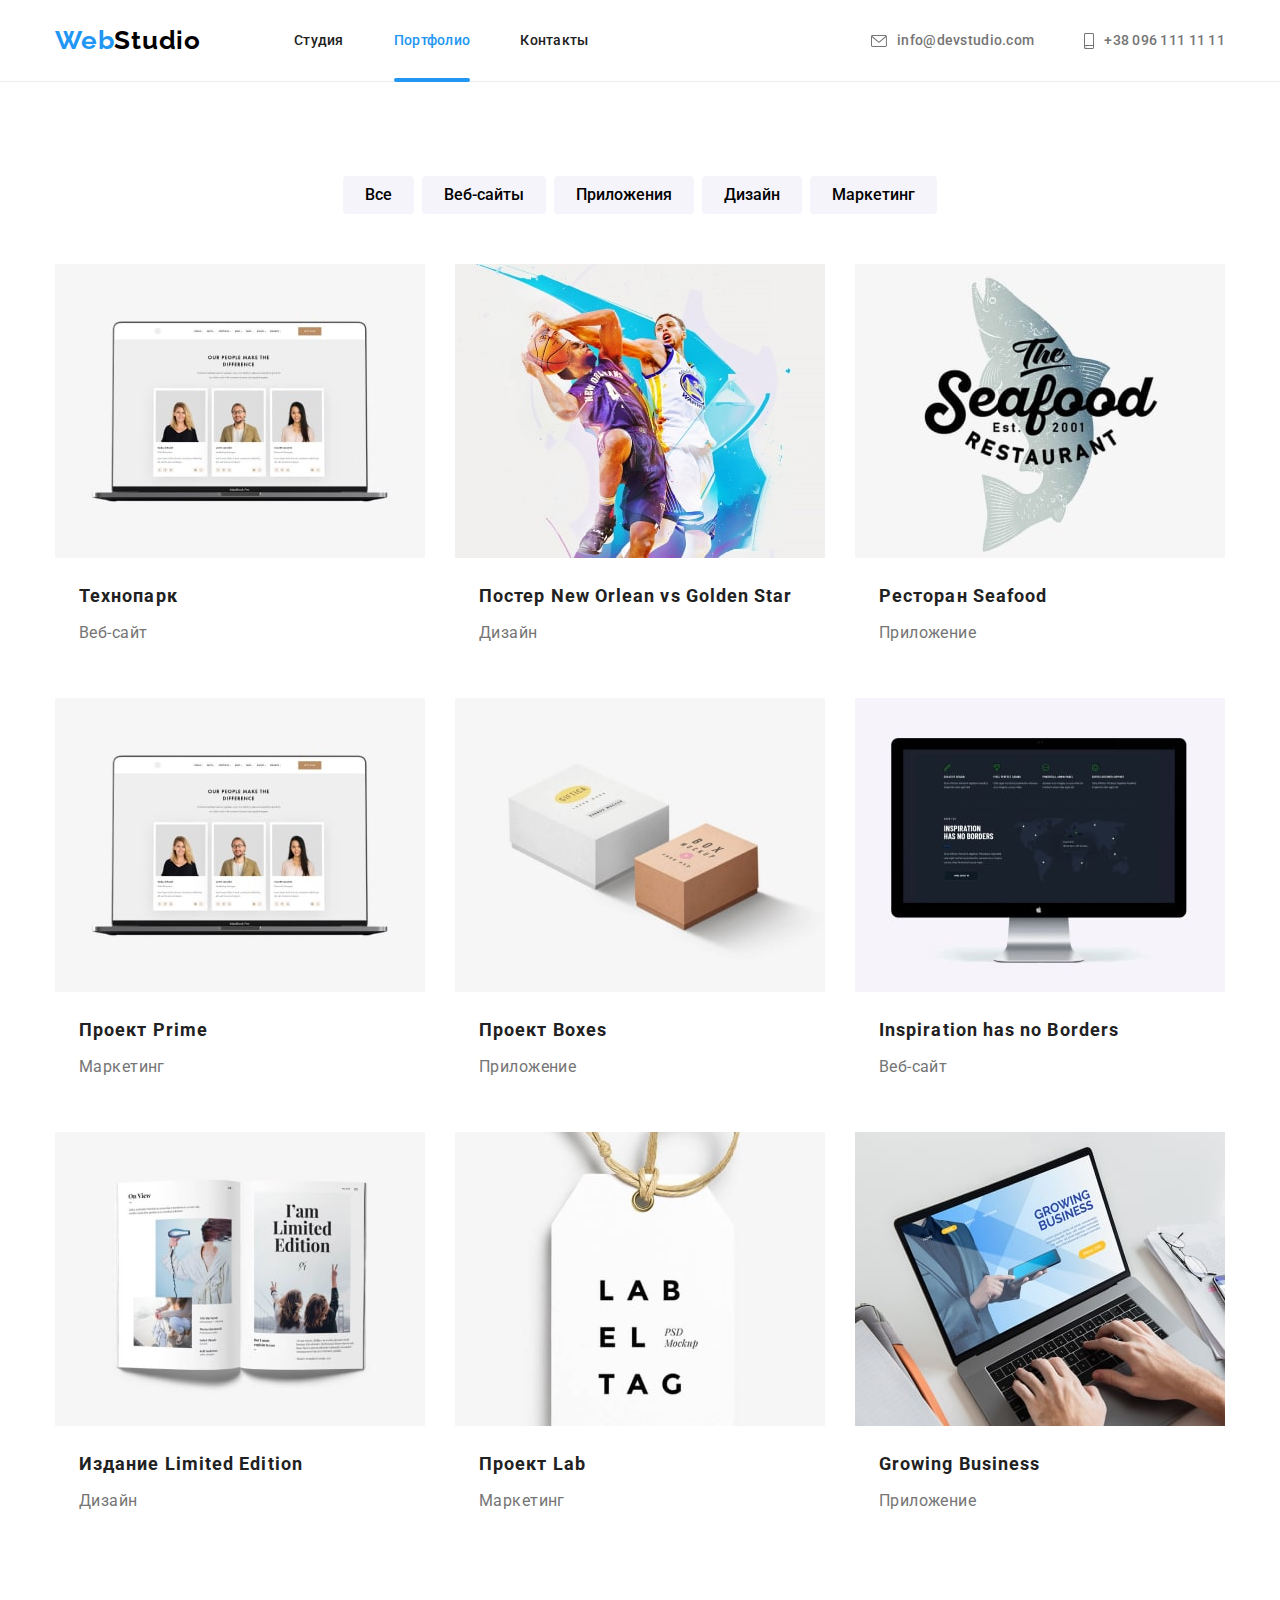
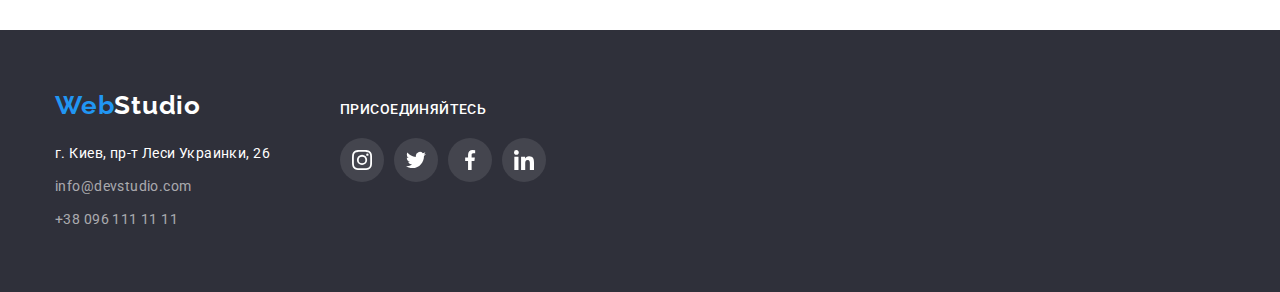
==== portfolio.html @ cbb0e4e2 "8" ====
<!DOCTYPE html>
<html lang="ru">
<head>
    <meta charset="UTF-8">
    <meta http-equiv="X-UA-Compatible" content="IE=edge">
    <meta name="viewport" content="width=device-width, initial-scale=1.0">
    <title>Portfolio</title>
<!-- Шрифты    -->
<link rel="preconnect" href="https://fonts.googleapis.com">
<link rel="preconnect" href="https://fonts.gstatic.com" crossorigin>
<link href="https://fonts.googleapis.com/css2?family=Raleway:wght@700&family=Roboto:wght@400;500;700;900&display=swap"
    rel="stylesheet">

<!--   Нормализатор стилей   -->
<link rel="stylesheet" href="https://cdnjs.cloudflare.com/ajax/libs/modern-normalize/1.0.0/modern-normalize.min.css" />

<!-- css  -->
<link rel="stylesheet" href="./css/styles.css">
<script src="./js/modal.js"></script>
</head>


<body>
    <header class="header">
        <div class="container header-inline">
            <a href="./index.html" class="logo"><span class="logo-blue">Web</span>Studio</a>
            <nav class="site-nav">
                <ul class="navigation">
                    <li class="navigation-item"><a href="./index.html" class="navigation-link">Студия</a></li>
                    <li class="navigation-item"><a href="./portfolio.html" class="navigation-link current">Портфолио</a></li>
                    <li class="navigation-item"><a href="" class="navigation-link">Контакты</a></li>
                </ul>
            </nav>
            <ul class="main-contacts">
                <li class="contacts-item">
                    <a href="mailto:info@devstudio.com" class="contacts">
                        <svg class="contacts-icon" width="16px" height="12px">
                            <use href="./images/icons.svg#icon-envelope"></use>
                        </svg>
                        info@devstudio.com
                    </a>
                </li>
                <li class="contacts-item">
                    <a href="tel:+380961111111" class="contacts">
                        <svg class="contacts-icon" width="10px" height="16px">
                            <use href="./images/icons.svg#icon-smartphone"></use>
                        </svg>
                        +38 096 111 11 11
                    </a>
                </li>
            </ul>
        </div>
    </header>

    <main>
        <section class="section">
           <div class="container">
           <h1 class="visually-hidden">Портфолио</h1>
            <!--Фильтр-->
            <ul class="filter">
                <li class="filter-item">
                    <button type="button" class="filter-button"> Все </button>
                </li>
                <li class="filter-item">
                    <button type="button" class="filter-button"> Веб-сайты </button>
                </li>
                <li class="filter-item">
                    <button type="button" class="filter-button"> Приложения </button>
                </li>
                <li class="filter-item">
                    <button type="button" class="filter-button"> Дизайн </button>
                </li>
                <li class="filter-item">
                    <button type="button" class="filter-button"> Маркетинг </button>
                </li>
            </ul>

             <!--Портфолио проекты-->
            <ul class="projects">
                <li class="projects-item">
                 <a href="" class="projects-link">
                     <div class="projects-thumb">
                    <img width="370" height="294" src="./images/techno.jpg" alt="Технокряк">
                    <div class="projects-overlay">
                        <p>Технокряк это современная площадка распространения коронавируса. Компании используют эту платформу для цифрового
                        шпионажа и атак на защищённые сервера конкурентов.</p>
                    </div>
                    </div>
                    <div class="projects-content">
                    <h2 class="projects-title">Технопарк</h2>
                    <p class="projects-text">Веб-сайт</p>
                    </div>
                </a>
                </li>
                <li class="projects-item">
                    <a href="" class="projects-link">
                        <div class="projects-thumb">
                    <img width="370" height="294" src="./images/poster.jpg" alt="Два баскетболиста с мячом">
                    <div class="projects-overlay">
                        <p>Технокряк это современная площадка распространения коронавируса. Компании используют эту платформу для цифрового
                            шпионажа и атак на защищённые сервера конкурентов.</p>
                    </div>
                    </div>
                    <div class="projects-content">
                    <h2 class="projects-title">Постер <span lang="en">New Orlean vs Golden Star</span></h2>
                    <p class="projects-text">Дизайн</p>
                    </div>
                    </a>
                </li>
                <li class="projects-item">
                    <a href="" class="projects-link">
                        <div class="projects-thumb">
                    <img width="370" height="294" src="./images/seafood.jpg" alt="Лого ресторана">
                    <div class="projects-overlay">
                        <p>Технокряк это современная площадка распространения коронавируса. Компании используют эту платформу для цифрового
                            шпионажа и атак на защищённые сервера конкурентов.</p>
                    </div>
                    </div>
                    <div class="projects-content">
                    <h2 class="projects-title">Ресторан <span lang="en">Seafood</span></h2>
                    <p class="projects-text">Приложение</p>
                    </div>
                    </a>
                </li>
                <li class="projects-item">
                    <a href="" class="projects-link">
                        <div class="projects-thumb">
                    <img width="370" height="294" src="./images/techno.jpg" alt="Наушники">
                    <div class="projects-overlay">
                        <p>Технокряк это современная площадка распространения коронавируса. Компании используют эту платформу для цифрового
                            шпионажа и атак на защищённые сервера конкурентов.</p>
                    </div>
                    </div>
                    <div class="projects-content">
                    <h2 class="projects-title">Проект <span lang="en">Prime</span></h2>
                    <p class="projects-text">Маркетинг</p>
                    </div>
                    </a>
                </li>
                <li class="projects-item">
                    <a href="" class="projects-link">
                        <div class="projects-thumb">
                    <img width="370" height="294" src="./images/boxes.jpg" alt="Две коробки">
                    <div class="projects-overlay">
                        <p>Технокряк это современная площадка распространения коронавируса. Компании используют эту платформу для цифрового
                            шпионажа и атак на защищённые сервера конкурентов.</p>
                    </div>
                    </div>
                    <div class="projects-content">
                    <h2 class="projects-title">Проект <span lang="en">Boxes</span></h2>
                    <p class="projects-text">Приложение</p>
                    </div>
                    </a>
                </li>
                <li class="projects-item">
                    <a href="" class="projects-link">
                        <div class="projects-thumb">
                    <img width="370" height="294" src="./images/insp.jpg" alt="Монитор компьютера">
                    <div class="projects-overlay">
                        <p>Технокряк это современная площадка распространения коронавируса. Компании используют эту платформу для цифрового
                            шпионажа и атак на защищённые сервера конкурентов.</p>
                    </div>
                    </div>
                    <div class="projects-content">
                    <h2 class="projects-title" lang="en">Inspiration has no Borders</h2>
                    <p class="projects-text">Веб-сайт</p>
                    </div>
                    </a>
                </li>
                <li class="projects-item">
                    <a href="" class="projects-link">
                        <div class="projects-thumb">
                    <img width="370" height="294" src="./images/publ.jpg" alt="Книга">
                    <div class="projects-overlay">
                        <p>Технокряк это современная площадка распространения коронавируса. Компании используют эту платформу для цифрового
                            шпионажа и атак на защищённые сервера конкурентов.</p>
                    </div>
                    </div>
                    <div class="projects-content">
                    <h2 class="projects-title">Издание <span lang="en">Limited Edition</span></h2>
                    <p class="projects-text">Дизайн</p>
                    </div>
                    </a>
                </li>
                <li class="projects-item">
                    <a href="" class="projects-link">
                        <div class="projects-thumb">
                    <img width="370" height="294" src="./images/lab.jpg" alt="Бирка с надписью">
                    <div class="projects-overlay">
                        <p>Технокряк это современная площадка распространения коронавируса. Компании используют эту платформу для цифрового
                            шпионажа и атак на защищённые сервера конкурентов.</p>
                    </div>
                    </div>
                    <div class="projects-content">
                    <h2 class="projects-title">Проект <span lang="en">Lab</span></h2>
                    <p class="projects-text">Маркетинг</p>
                    </div>
                    </a>
                </li>
                <li class="projects-item">
                    <a href="" class="projects-link">
                        <div class="projects-thumb">
                    <img width="370" height="294" src="./images/growing.jpg" alt="Руки на клавиатуре ноутбука">
                    <div class="projects-overlay">
                        <p>Технокряк это современная площадка распространения коронавируса. Компании используют эту платформу для цифрового
                            шпионажа и атак на защищённые сервера конкурентов.</p>
                    </div>
                    </div>
                    <div class="projects-content">
                    <h2 class="projects-title" lang="en">Growing Business</h2>
                    <p class="projects-text">Приложение</p>
                    </div>
                    </a>
                </li>
            </ul>
        </div>
        </section>    
     </main>


<footer class="footer">
    <div class="container">
        <div class="footer-list">
            <div class="footer-item-address">
                <a href="index.html" class="logo link"><span class="logo-blue">Web</span><span
                        class="logo-footer">Studio</span></a>
                <address class="footer-address">
                    <ul class="list">
                        <li class="item"><a href="" class="address">г. Киев, пр-т Леси Украинки, 26 </a></li>
                        <li class="item"><a href="mailto:info@devstudio.com"
                                class="footer-contacts">info@devstudio.com</a></li>
                        <li class="item"><a href="tel:+380961111111" class="footer-contacts">+38 096 111 11 11</a>
                        </li>
                    </ul>
                </address>

            </div>
            <div class="footer-item-social">
                <p class="footer-join-title">Присоединяйтесь</p>
                <ul class="footer-social-list">
                    <li class="footer-social-item">
                        <a href="" class="footer-social-link">
                            <svg class="footer-social-icon" width="20" height="20">
                                <use href="./images/icons.svg#icon-instagram"></use>
                            </svg>
                        </a>
                    </li>
                    <li class="footer-social-item">
                        <a href="" class="footer-social-link">
                            <svg class="footer-social-icon" width="20" height="20">
                                <use href="./images/icons.svg#icon-twitter"></use>
                            </svg>
                        </a>
                    </li>
                    <li class="footer-social-item">
                        <a href="" class="footer-social-link">
                            <svg class="footer-social-icon" width="20" height="20">
                                <use href="./images/icons.svg#icon-facebook"></use>
                            </svg>
                        </a>
                    </li>
                    <li class="footer-social-item">
                        <a href="" class="footer-social-link">
                            <svg class="footer-social-icon" width="20" height="20">
                                <use href="./images/icons.svg#icon-linkedin"></use>
                            </svg>
                        </a>
                    </li>
                </ul>
            </div>
        </div>
    </div>
</footer>
    
</body>
</html>
---- css/styles.css ----
/* Палитра цветов*/
:root {
  --logo-color-blue: #2196f3; /* Цвет лого в шапке */
  --logo-color-footer: #fff; /* Цвет лого в подвале */
  --other-logo-color: #000;
  --accent-color: #2196f3; /* Цвет активных элементов */
  --button-color: #2196f3;
  --color-white: #fff; /* Цвет текста на темном фоне, основной цвет фона */
  --main-bkg-color: #fff; /* Основной цвет фона */
  --alt-bkg-color: #e5e5e5; /* Цвет фона некоторых секций */
  --sub-bkg-color: #2f303a; /* Цвет фона шапки и подвала */
  --text-color-dark: #212121; /* Цвет текста  (серый потемнее) */
  --text-color-light: #757575; /* Цвет текста  (серый посветлее) */
  --button-bkg-color: #f5f4fa; /* Цвет фона кнопок фильтра в неактивном состоянии*/
  --section-color: #f5f4fa;
  --border-color: #ececec;
  --social-link-color: #afb1b8;
  --card-gap: 30px;
}

body {
  font-family: 'Roboto', sans-serif;
  background-color: var(--main-bkg-color);
  letter-spacing: 0.03em;
  font-size: 14px;
  line-height: 1.71; /*(line-height: 24 px;)*/
}

.container {
  width: 1200px;
  padding-left: 15px;
  padding-right: 15px;
  margin-left: auto;
  margin-right: auto;
}

/*html {
  box-sizing: border-box;
}*/

/* *,
*::before,
*::after {
  box-sizing: inherit;
}*/

.link {
  text-decoration: none;
}

a {
  text-decoration: none;
}

ul {
  padding: 0px;
  margin: 0px;
  list-style: none;
}

p,
h1,
h2,
h3,
h4,
h5,
h6 {
  margin: 0;
}

img {
  display: block;
  max-width: 100%;
}

.visually-hidden {
  position: absolute;
  width: 1px;
  height: 1px;
  margin: -1px;
  padding: 0;
  overflow: hidden;
  border: 0;
  clip: rect(0 0 0 0);
}

/*   HEADER  */

.header {
  border-bottom: 1px solid var(--border-color);
}

.header-list {
  display: flex;
  justify-content: space-between;
}

.main-contacts {
  display: flex;
  margin-left: auto;
  cursor: pointer;
}

.contacts-item:not(:last-child) {
  margin-right: 50px;
}

.contacts-icon {
  fill: currentColor;
  margin-right: 10px;
}

.header-inline {
  display: flex;
  align-items: center;
  padding-top: 25px;
  padding-bottom: 25px;
}

.logo {
  font-family: Raleway, sans-serif;
  font-weight: 700;
  font-size: 26px;
  line-height: 1.2;
  color: var(--other-logo-color);
  letter-spacing: 0.03em;
  text-decoration: none;
  margin-right: 93px;
}

.logo-blue {
  color: var(--logo-color-blue);
}

.site-nav,
.navigation {
  display: flex;
}

.navigation-item:not(:last-child) {
  margin-right: 50px;
}

.navigation-link.current::after {
  position: absolute;
  bottom: -34px;
  left: 0;

  content: '';
  display: block;
  width: 100%;
  height: 4px;
  border-radius: 2px;
  background-color: var(--accent-color);
}

.navigation-link {
  position: relative;
  font-weight: 500;
  font-size: 14px;
  line-height: 1.14;
  letter-spacing: 0.02em;
  color: var(--text-color-dark);

  transition: color 250ms cubic-bezier(0.4, 0, 0.2, 1);
}

.navigation-link:hover,
.navigation-link:focus,
.navigation-link.current {
  color: var(--accent-color);
}

.contacts {
  display: flex;
  align-items: center;
  color: var(--text-color-light);
  font-weight: 500;
  line-height: 1.4;
  letter-spacing: 0.02em;

  transition: color 250ms cubic-bezier(0.4, 0, 0.2, 1),
    fill 250ms cubic-bezier(0.4, 0, 0.2, 1);
}

.contacts:hover,
.contacts:focus {
  color: var(--accent-color);
  fill: var(--accent-color);
}

/* INDEX.html */

/*HERO section*/

.hero {
  background-color: var(--sub-bkg-color);
  background-image: linear-gradient(
      to right,
      rgba(47, 48, 58, 0.4),
      rgba(47, 48, 58, 0.4)
    ),
    url('../images/main-image.jpg');
  background-repeat: no-repeat;
  background-position: center;
  background-size: cover;
  text-align: center;
  padding-top: 200px;
  padding-bottom: 200px;
}

.hero-title {
  font-weight: 900;
  font-size: 44px;
  line-height: 1.36;
  letter-spacing: 0.06em;
  text-transform: uppercase;
  color: var(--color-white);
  margin-bottom: 30px;
}

.hero-button {
  display: inline-block;
  min-width: 200px;
  padding-top: 10px;
  padding-bottom: 10px;
  text-align: center;

  font-family: inherit;
  font-weight: 700;
  font-size: 16px;
  line-height: 1.87;
  letter-spacing: 0.06em;
  background-color: var(--button-color);
  color: var(--color-white);
  border-radius: 4px;
  border: 0;
  cursor: pointer;
}

.backdrop {
  position: fixed;
  top: 0;
  left: 0;
  width: 100%;
  height: 100%;
  background-color: rgba(0, 0, 0, 0.2);
  opacity: 1;

  transition: opacity 250ms cubic-bezier(0.4, 0, 0.2, 1);
}

.backdrop.is-hidden {
  opacity: 0;
  visibility: hidden;
  pointer-events: none;
}

.backdrop.is-hidden .modal {
  transform: translate(-50%, -50%) scale(2);
}

.modal {
  position: absolute;

  min-width: 528px;
  min-height: 581px;

  top: 50%;
  left: 50%;

  background-color: #fff;
  box-shadow: 0px 1px 3px rgba(0, 0, 0, 0.12), 0px 1px 1px rgba(0, 0, 0, 0.14),
    0px 2px 1px rgba(0, 0, 0, 0.2);
  border-radius: 4px;

  transform: translate(-50%, -50%) scale(1);
  transition: transform 250ms cubic-bezier(0.4, 0, 0.2, 1);
}

.modal-close {
  position: absolute;
  display: block;
  width: 30px;
  height: 30px;
  border-radius: 50%;
  border: 1px solid rgba(0, 0, 0, 0.1);
  top: 8px;
  right: 8px;
  background-color: #fff;
  cursor: pointer;

  transition: filter 250ms cubic-bezier(0.4, 0, 0.2, 1);
}

.modal-close:hover,
.modal-close:focus {
  filter: drop-shadow(0px 4px 4px rgba(0, 0, 0, 0.25));
}

.modal-close-icon {
  height: 100%;
  width: 100%;
}

/* OTHER SECTIONS */

.section {
  padding-top: 94px;
  padding-bottom: 94px;
}

.features-section {
  padding-bottom: 0px;
}

.featires-svg-container {
  width: 270px;
  height: 120px;
  background-color: #f5f4fa;
  border-radius: 4px;
  margin-bottom: 30px;
  padding: 25px 100px;
  align-items: center;
  justify-content: center;
}

.features-icon {
}

/*.section:nth-child(2n + 0) {
  background-color: var(--section-color);
} */

.section-title {
  font-weight: 700;
  font-size: 36px;
  line-height: 1.16;
  color: var(--text-color-dark);
  margin-bottom: 50px;
  text-align: center;
}

.features,
.team,
.occupation,
.clients {
  display: flex;
  flex-wrap: wrap;

  margin-left: calc(-1 * var(--card-gap));
  margin-top: calc(-1 * var(--card-gap));
}

.features-title {
  font-weight: 700;
  line-height: 1.14;
  text-transform: uppercase;
  color: var(--text-color-dark);
  margin-bottom: 10px;
  text-align: left;
}

.features-text {
  color: var(--text-color-light);
  text-align: left;
}

.features-item {
  flex-basis: calc(100% / 4 - 1 * var(--card-gap));
  margin-left: var(--card-gap);
  margin-top: var(--card-gap);
}

.occupation-item {
  position: relative;
  flex-basis: calc(100% / 3 - 1 * var(--card-gap));
  margin-left: var(--card-gap);
  margin-top: var(--card-gap);
}

.occupation-item > .occupation-app {
  position: absolute;
  width: 100%;
  height: 70px;
  padding: 27px;

  bottom: 0;
  left: 0;
  background: rgba(47, 48, 58, 0.8);
  text-transform: uppercase;
  font-weight: 700;
  line-height: 1.14;
  color: var(--color-white);
  text-align: center;
}

.team-item {
  flex-basis: calc(100% / 4 - 1 * var(--card-gap));
  margin-left: var(--card-gap);
  margin-top: var(--card-gap);

  box-shadow: 0px 1px 3px rgba(0, 0, 0, 0.12), 0px 1px 1px rgba(0, 0, 0, 0.14),
    0px 2px 1px rgba(0, 0, 0, 0.2);
  border-radius: 0px 0px 4px 4px;
}

.team-section {
  background-color: var(--section-color);
}

.team-title {
  font-weight: 500;
  font-size: 16px;
  line-height: 1.19;
  color: var(--text-color-dark);
  text-align: center;
}

.team-text {
  font-size: 16px;
  line-height: 1.19;
  color: var(--text-color-light);
  margin-top: 10px;
  margin-bottom: 16px;
  text-align: center;
}

.team-card-box {
  padding: 30px 0px;
  background-color: var(--color-white);
}

.social-list {
  display: flex;
  align-items: center;
  justify-content: center;
}

.social-item {
  width: 44px;
  height: 44px;
}

.social-item:not(:last-child) {
  margin-right: 10px;
}

.social-link {
  width: 100%;
  height: 100%;
  border-radius: 50%;
  display: flex;
  align-items: center;
  justify-content: center;
  color: var(--social-link-color);

  transition: color 250ms cubic-bezier(0.4, 0, 0.2, 1),
    background-color 250ms cubic-bezier(0.4, 0, 0.2, 1),
    fill 250ms cubic-bezier(0.4, 0, 0.2, 1);
}

.social-icon {
  fill: currentColor;
}

.social-link:hover,
.social-link:focus {
  color: var(--color-white);
  background-color: var(--accent-color);
  fill: currentColor;
}

.clients-item {
  width: 170px;
  height: 92px;
  flex-basis: calc(100% / 6 - 1 * var(--card-gap));
  margin-left: var(--card-gap);
  margin-top: var(--card-gap);
}

.clients-link {
  width: 100%;
  height: 100%;
  border: 1px solid var(--social-link-color);
  border-radius: 4px;
  display: flex;
  align-items: center;
  justify-content: center;
  color: var(--social-link-color);

  transition: color 250ms cubic-bezier(0.4, 0, 0.2, 1);
}

.clients-icon {
  fill: currentColor;
}

.clients-link:hover,
.clients-link:focus {
  border: 1px solid var(--accent-color);
  color: var(--accent-color);
  fill: currentColor;
}

/* PORTFOLIO.html */

.filter {
  display: flex;
  margin-bottom: 50px;
  justify-content: center;
}

.filter-item:not(:last-child) {
  margin-right: 8px;
}

.projects {
  display: flex;
  flex-wrap: wrap;

  margin-left: calc(-1 * var(--card-gap));
  margin-top: calc(-1 * var(--card-gap));
}

.projects-thumb {
  position: relative;
  overflow: hidden;
}

.projects-overlay {
  display: inline-block;
  position: absolute;
  content: '';
  width: 100%;
  height: 100%;
  top: 0;
  left: 0;
  background-color: rgba(33, 150, 243, 0.9);
  transform: translateY(100%);
  transition: transform 250ms cubic-bezier(0.4, 0, 0.2, 1);
  color: var(--color-white);
  padding: 63px 24px 0px 24px;
  font-size: 18px;
  font-weight: 1.56;
}

.projects-link:hover .projects-overlay,
.projects-link:focus .projects-overlay {
  transform: translateY(0);
}

.projects-link {
  transition: box-shadow 250ms cubic-bezier(0.4, 0, 0.2, 1);
}

.projects-link:hover,
.projects-link:focus {
  display: block;
  box-shadow: 0px 1px 1px rgba(0, 0, 0, 0.12), 0px 4px 4px rgba(0, 0, 0, 0.06),
    1px 4px 6px rgba(0, 0, 0, 0.16);
}

.filter-button {
  font-family: inherit;
  font-weight: 500;
  font-size: 16px;
  line-height: 1.62;
  background-color: var(--button-bkg-color);
  border-radius: 4px;
  border: 0;
  cursor: pointer;
  padding: 6px 22px;

  transition: background-color 250ms cubic-bezier(0.4, 0, 0.2, 1),
    color 250ms cubic-bezier(0.4, 0, 0.2, 1),
    box-shadow 250ms cubic-bezier(0.4, 0, 0.2, 1);
}

.filter-button:hover,
.filter-button:focus {
  background-color: var(--accent-color);
  color: var(--color-white);
  box-shadow: 0px 4px 4px rgba(0, 0, 0, 0.25);
}

.projects-title {
  font-weight: 700;
  font-size: 18px;
  line-height: 2;
  letter-spacing: 0.06em;
  color: var(--text-color-dark);
  text-align: left;
}

.projects-text {
  font-size: 16px;
  line-height: 1.87;
  color: var(--text-color-light);
  margin-top: 4px;
  text-align: left;
}

.projects-content {
  padding: 20px 24px;
}

.projects-item {
  flex-basis: calc(100% / 3 - 1 * var(--card-gap));
  margin-left: var(--card-gap);
  margin-top: var(--card-gap);
}

/*  FOOTER   */

.logo-footer {
  color: var(--logo-color-footer);
}

.footer {
  background-color: var(--sub-bkg-color);
  padding-top: 60px;
  padding-bottom: 60px;
}

.footer .logo {
  margin-right: 0px;
}

.footer .container {
  text-align: left;
}

.address {
  font-style: normal;
  letter-spacing: 0.03em;
  color: var(--color-white);
}

.footer-address {
  margin-top: 20px;
}

.footer-contacts {
  font-style: normal;
  color: rgba(255, 255, 255, 0.6);
}

.footer-address .item:not(:last-child) {
  margin-bottom: 9px;
}

.footer-social-list {
  display: flex;
}

.footer-social-item {
  width: 44px;
  height: 44px;
}

.footer-social-item:not(:last-child) {
  margin-right: 10px;
}

.footer-social-link {
  width: 100%;
  height: 100%;
  border-radius: 50%;
  display: flex;
  align-items: center;
  justify-content: center;
  color: var(--color-white);
  background-color: rgba(255, 255, 255, 0.1);

  transition: background-color 250ms cubic-bezier(0.4, 0, 0.2, 1);
}

.footer-social-link.item:not(:last-child) {
  margin-right: 10px;
}

.footer-social-icon {
  fill: currentColor;
}

.footer-social-link:hover,
.footer-social-link:focus {
  background-color: var(--accent-color);
}

.footer-join-title {
  color: var(--color-white);
  text-transform: uppercase;
  margin-bottom: 20px;
  font-weight: 500;
  line-height: 1.14;
}

.footer-list {
  display: flex;
  align-items: baseline;
}

.footer-item-address {
  margin-right: 70px;
}
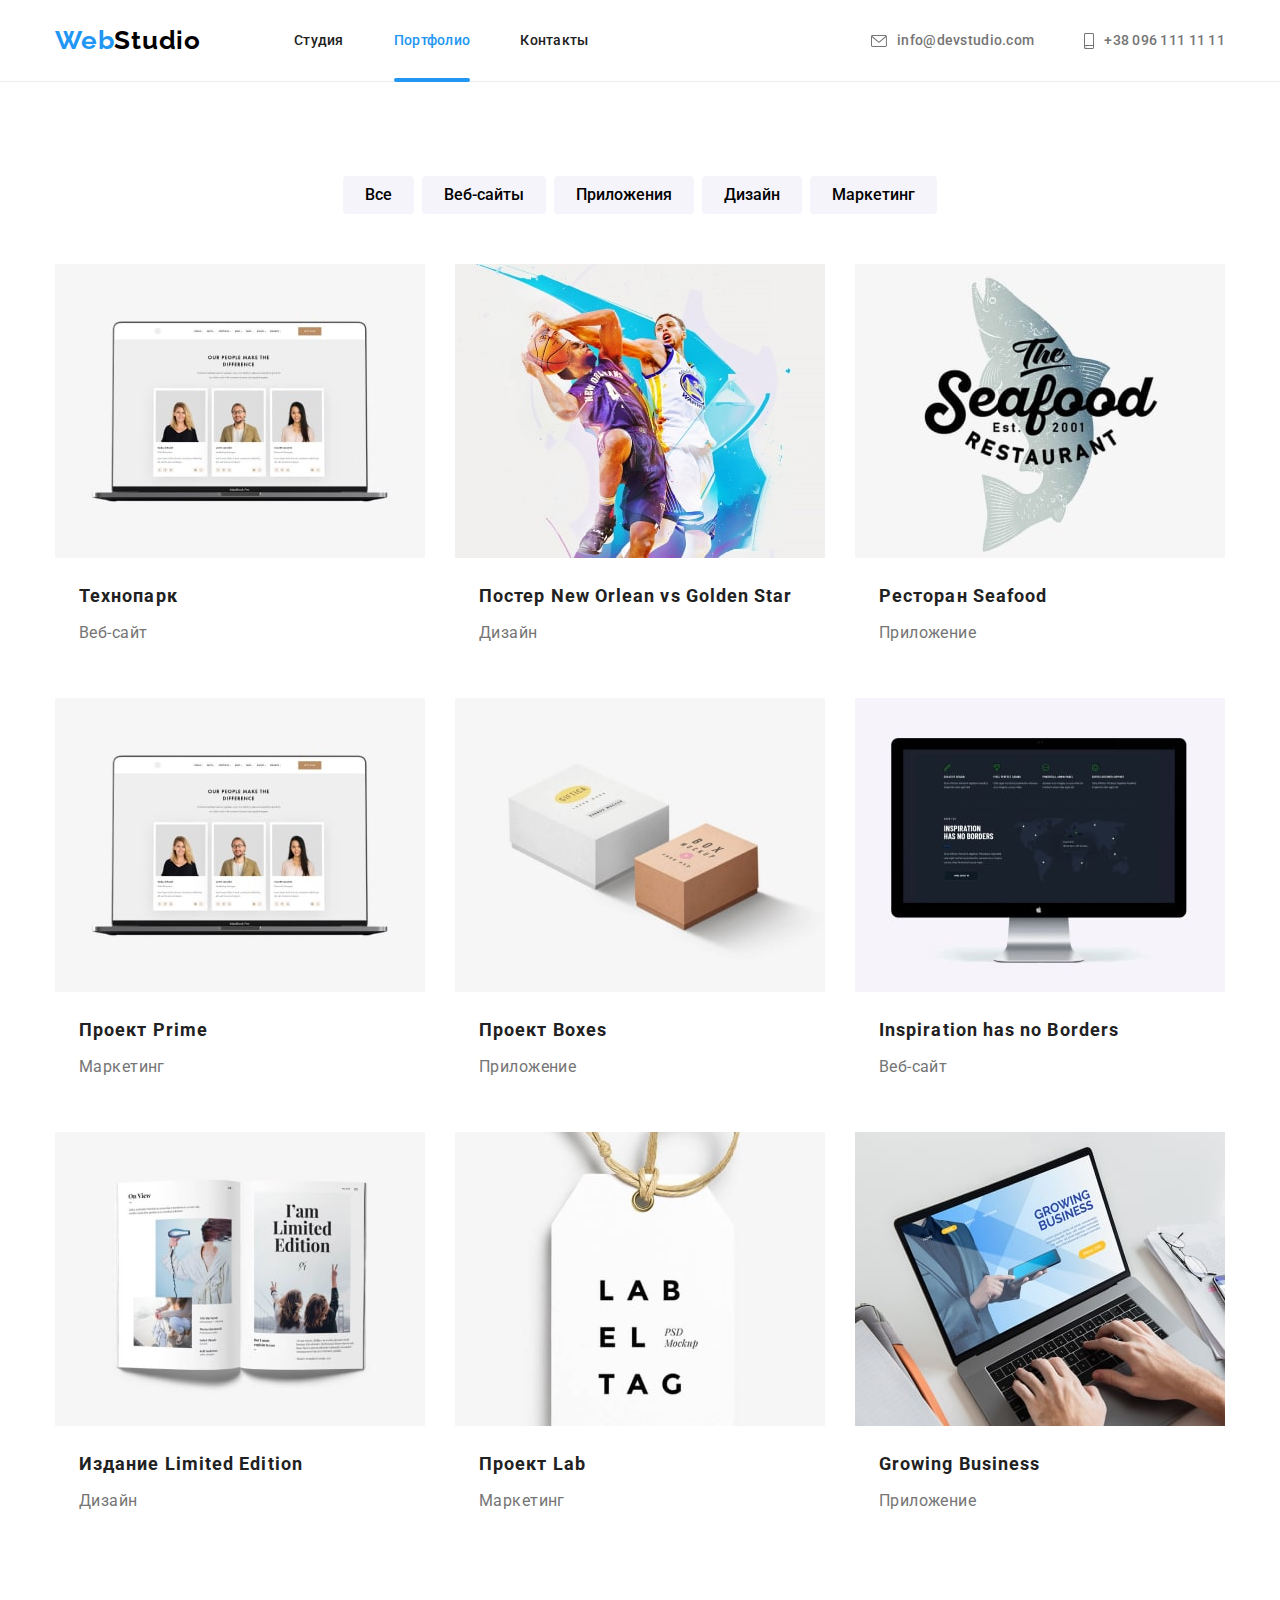
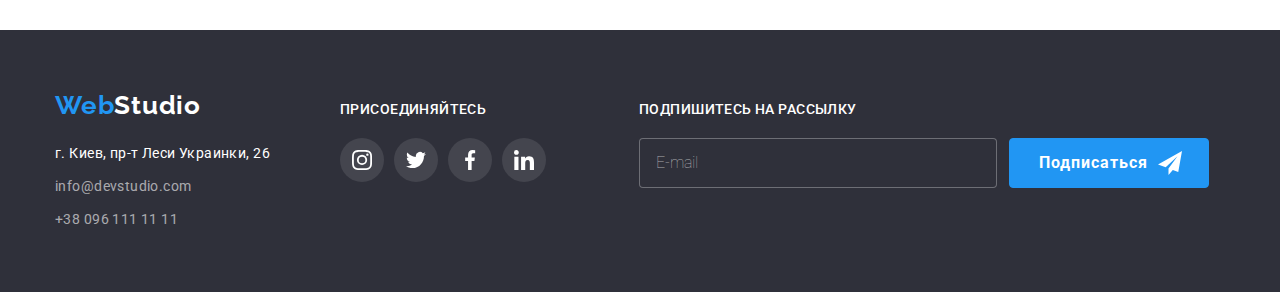
==== commit 093f2618: "9" ====
--- a/portfolio.html
+++ b/portfolio.html
@@ -268,6 +268,18 @@
                     </li>
                 </ul>
             </div>
+            <div>
+                <p class="footer-join-title">Подпишитесь на рассылку</p>
+                <form class="footer-form">
+                    <label name="user-email"> </label>
+                    <input class="footer-email-field" type="email" name="email" id="user-email" placeholder="E-mail" />
+                    <button type="submit" class="footer-button-submit">Подписаться
+                        <svg class="footer-button-icon" width="24" height="24">
+                            <use href="./images/icons.svg#icon-send"></use>
+                        </svg>
+                    </button>
+                </form>
+            </div>
         </div>
     </div>
 </footer>
--- a/css/styles.css
+++ b/css/styles.css
@@ -263,7 +263,7 @@
 .modal {
   position: absolute;
 
-  min-width: 528px;
+  width: 528px;
   min-height: 581px;
 
   top: 50%;
@@ -276,6 +276,7 @@
 
   transform: translate(-50%, -50%) scale(1);
   transition: transform 250ms cubic-bezier(0.4, 0, 0.2, 1);
+  padding: 40px;
 }
 
 .modal-close {
@@ -296,11 +297,161 @@
 .modal-close:hover,
 .modal-close:focus {
   filter: drop-shadow(0px 4px 4px rgba(0, 0, 0, 0.25));
+  fill: var(--accent-color);
 }
 
 .modal-close-icon {
   height: 100%;
   width: 100%;
+}
+
+.hero-modal-text {
+  font-weight: 700;
+  font-size: 20px;
+  line-height: 1.15;
+  color: var(--text-color-dark);
+  margin-bottom: 12px;
+}
+
+.hero-label {
+  text-align: left;
+
+  display: flex;
+  flex-direction: column;
+  margin-bottom: 10px;
+}
+
+.hero-form-span {
+  display: block;
+  position: relative;
+}
+
+.hero-form-icon {
+  position: absolute;
+
+  width: 18px;
+  height: 18px;
+  top: 50%;
+  left: 12px;
+  transform: translateY(-50%);
+
+  display: inline-block;
+}
+
+.hero-form-field {
+  width: 100%;
+  height: 40px;
+  border-radius: 4px;
+  border: 1px solid rgba(33, 33, 33, 0.2);
+  padding-left: 30px;
+  outline: none;
+  cursor: pointer;
+  transition: border-color 250ms cubic-bezier(0.4, 0, 0.2, 1),
+    fill 250ms cubic-bezier(0.4, 0, 0.2, 1);
+}
+
+.hero-form-field:focus {
+  border-color: var(--accent-color);
+}
+
+.hero-form-field:focus + .hero-form-icon {
+  fill: var(--accent-color);
+}
+
+.label-text {
+  font-size: 12px;
+  line-height: 1.17;
+  letter-spacing: 0.01em;
+  color: var(--text-color-light);
+  margin-bottom: 4px;
+}
+
+.hero-form-textarea {
+  width: 100%;
+  height: 120px;
+  border-radius: 4px;
+  border: 1px solid rgba(33, 33, 33, 0.2);
+  padding: 12px 16px;
+  resize: none;
+
+  margin-bottom: 20px;
+  outline: none;
+
+  transition: border-color 250ms cubic-bezier(0.4, 0, 0.2, 1);
+}
+
+.hero-form-textarea:focus {
+  border-color: var(--accent-color);
+}
+
+.hero-form-textarea::placeholder {
+  font-size: 12px;
+  line-height: 1.17;
+  letter-spacing: 0.01em;
+  color: rgba(117, 117, 117, 0.5);
+}
+
+.hero-label-checkbox {
+  display: flex;
+  margin-bottom: 30px;
+  color: var(--text-color-light);
+  align-items: center;
+}
+
+.hero-checkbox {
+  position: absolute;
+
+  appearance: none;
+  -webkit-appearance: none;
+  -moz-appearance: none;
+}
+
+.checkbox-icon {
+  position: relative;
+  display: inline-block;
+  width: 16px;
+  height: 15px;
+  border-radius: 3px;
+  border: 2px solid var(--text-color-dark);
+
+  margin-right: 9px;
+}
+
+.hero-form-check {
+  width: 100%;
+  height: 100%;
+  position: absolute;
+  top: 50%;
+  left: 0;
+  transform: translateY(-50%);
+
+  transition: border-color 250ms cubic-bezier(0.4, 0, 0.2, 1),
+    background-color 250ms cubic-bezier(0.4, 0, 0.2, 1);
+}
+
+.hero-checkbox:checked + .checkbox-icon {
+  border: 1px solid var(--accent-color);
+  background-color: var(--accent-color);
+}
+
+.check-conditions {
+  color: var(--accent-color);
+  text-decoration: underline;
+}
+
+.hero-form-button {
+  width: 200px;
+  height: 50px;
+  font-weight: 700;
+  font-size: 16px;
+  line-height: 1.87;
+  letter-spacing: 0.06em;
+  color: var(--color-white);
+  background-color: var(--button-color);
+  border: 1px solid var(--button-color);
+  border-radius: 4px;
+  box-shadow: 0px 4px 4px rgba(0, 0, 0, 0.15);
+  cursor: pointer;
 }
 
 /* OTHER SECTIONS */
@@ -705,3 +856,61 @@
 .footer-item-address {
   margin-right: 70px;
 }
+
+.footer-item-social {
+  margin-right: 93px;
+}
+
+.footer-form {
+  display: flex;
+}
+
+.footer-email-field {
+  width: 358px;
+  height: 50px;
+  border-radius: 4px;
+  color: var(--color-white);
+  background-color: var(--sub-bkg-color);
+  border: 1px solid rgba(255, 255, 255, 0.3);
+  margin-right: 12px;
+  padding-left: 16px;
+
+  outline: none;
+}
+
+.footer-email-field::placeholder {
+  font-size: 16px;
+  font-weight: 1.25;
+  color: rgba(255, 255, 255, 0.6);
+}
+
+.footer-button-submit {
+  display: flex;
+  width: 200px;
+  height: 50px;
+  background-color: var(--button-color);
+  border-radius: 4px;
+  border: 1px solid var(--button-color);
+  cursor: pointer;
+  padding-left: 29px;
+
+  font-family: inherit;
+  font-size: 16px;
+  line-height: 1.87;
+  font-weight: bold;
+  letter-spacing: 0.06em;
+  color: var(--color-white);
+  align-items: center;
+}
+
+.footer-button-icon {
+  margin-left: 10px;
+}
+
+/*.footer-button-submit::after {
+  content: '';
+  display: inline-block;
+  width: 24px;
+  height: 24px;
+  background-color: lawngreen;
+} */
